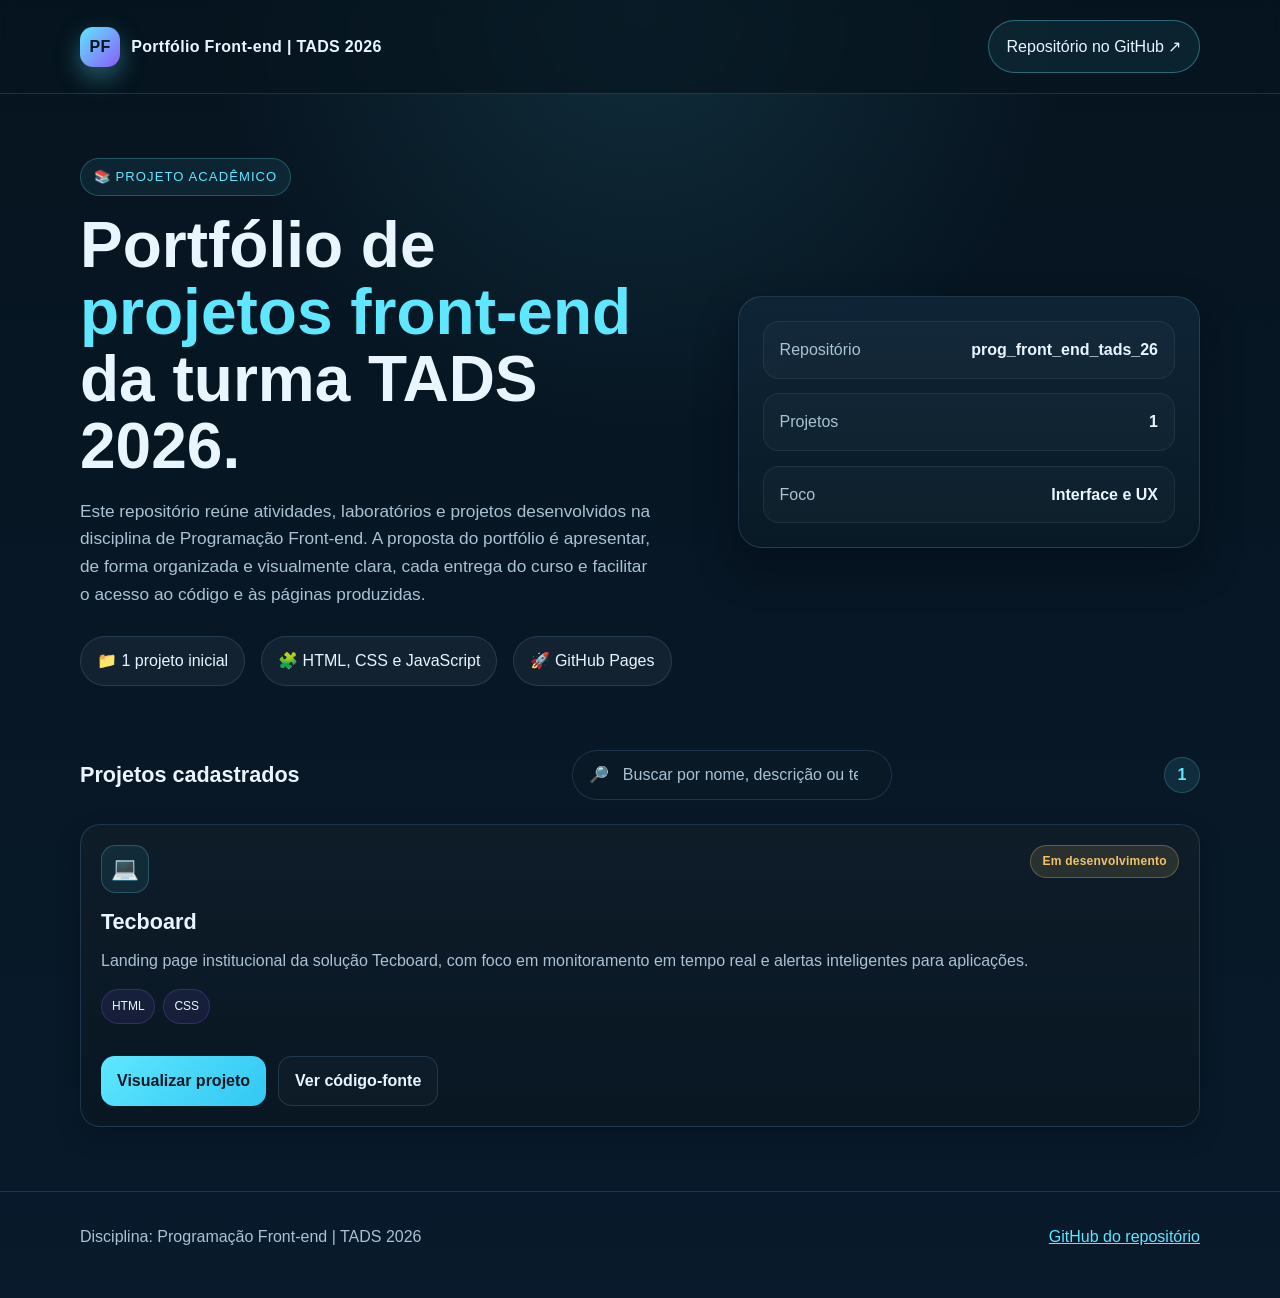
==== index.html @ 46322ed6 "Create the repository landing page portfolio for the TADS front-end projects." ====
<!DOCTYPE html>
<html lang="pt-BR">
  <head>
    <meta charset="UTF-8" />
    <meta name="viewport" content="width=device-width, initial-scale=1.0" />
    <meta
      name="description"
      content="Portfólio acadêmico de projetos e atividades de Programação Front-end do curso TADS 2026."
    />
    <title>Portfólio Front-end | TADS 2026</title>
    <style>
      :root {
        --bg: #06141f;
        --bg-soft: #0c1d2d;
        --panel: rgba(11, 27, 40, 0.9);
        --panel-alt: #102638;
        --border: rgba(118, 171, 220, 0.2);
        --primary: #5ee7ff;
        --primary-strong: #32c7f3;
        --accent: #8b5cf6;
        --text: #eaf6ff;
        --muted: #a9c2d4;
        --success: #78e3a6;
        --warning: #f0c36b;
        --shadow: 0 20px 40px rgba(2, 8, 20, 0.45);
      }

      * {
        box-sizing: border-box;
      }

      html {
        scroll-behavior: smooth;
      }

      body {
        margin: 0;
        font-family: Arial, Helvetica, sans-serif;
        background:
          radial-gradient(circle at top, rgba(94, 231, 255, 0.12), transparent 30%),
          linear-gradient(180deg, var(--bg) 0%, #081a2b 100%);
        color: var(--text);
        line-height: 1.6;
      }

      a {
        color: inherit;
      }

      img {
        max-width: 100%;
        display: block;
      }

      .container {
        width: min(1120px, calc(100% - 2rem));
        margin: 0 auto;
      }

      .topbar {
        padding: 1.25rem 0;
        border-bottom: 1px solid var(--border);
        background: rgba(6, 20, 31, 0.7);
        backdrop-filter: blur(8px);
        position: sticky;
        top: 0;
        z-index: 20;
      }

      .topbar-inner {
        display: flex;
        align-items: center;
        justify-content: space-between;
        gap: 1rem;
      }

      .brand {
        display: inline-flex;
        align-items: center;
        gap: 0.7rem;
        font-weight: 700;
        letter-spacing: 0.02em;
      }

      .brand-mark {
        width: 2.5rem;
        height: 2.5rem;
        border-radius: 0.8rem;
        display: grid;
        place-items: center;
        background: linear-gradient(135deg, var(--primary), var(--accent));
        color: #03131e;
        font-weight: 800;
        box-shadow: 0 10px 25px rgba(94, 231, 255, 0.35);
      }

      .repo-link {
        display: inline-flex;
        align-items: center;
        justify-content: center;
        gap: 0.5rem;
        padding: 0.8rem 1.1rem;
        border-radius: 999px;
        border: 1px solid rgba(94, 231, 255, 0.35);
        color: var(--text);
        text-decoration: none;
        background: rgba(94, 231, 255, 0.08);
        transition: transform 0.2s ease, border-color 0.2s ease, background 0.2s ease;
      }

      .repo-link:hover,
      .repo-link:focus-visible {
        transform: translateY(-1px);
        border-color: rgba(94, 231, 255, 0.7);
        background: rgba(94, 231, 255, 0.14);
      }

      .hero {
        padding: 4rem 0 3rem;
      }

      .hero-content {
        display: grid;
        grid-template-columns: 1.15fr 0.85fr;
        gap: 2rem;
        align-items: center;
      }

      .tag {
        display: inline-flex;
        align-items: center;
        gap: 0.45rem;
        padding: 0.45rem 0.8rem;
        border-radius: 999px;
        background: rgba(94, 231, 255, 0.08);
        border: 1px solid rgba(94, 231, 255, 0.25);
        color: var(--primary);
        font-size: 0.82rem;
        text-transform: uppercase;
        letter-spacing: 0.08em;
      }

      h1 {
        font-size: clamp(2.3rem, 5vw, 4rem);
        line-height: 1.05;
        margin: 1rem 0 1rem;
      }

      .highlight {
        color: var(--primary);
      }

      .hero-text {
        font-size: 1.08rem;
        max-width: 60ch;
        color: var(--muted);
      }

      .hero-meta {
        display: flex;
        flex-wrap: wrap;
        gap: 1rem;
        margin-top: 1.75rem;
      }

      .pill {
        padding: 0.7rem 1rem;
        border-radius: 999px;
        background: rgba(148, 163, 184, 0.08);
        border: 1px solid var(--border);
        color: var(--text);
      }

      .hero-card {
        background: linear-gradient(180deg, rgba(16, 38, 56, 0.92), rgba(9, 27, 38, 0.92));
        border: 1px solid var(--border);
        border-radius: 1.5rem;
        padding: 1.5rem;
        box-shadow: var(--shadow);
      }

      .mini-stack {
        display: grid;
        gap: 0.9rem;
      }

      .stack-row {
        display: flex;
        justify-content: space-between;
        align-items: center;
        gap: 1rem;
        padding: 0.95rem 1rem;
        border-radius: 1rem;
        background: rgba(148, 163, 184, 0.04);
        border: 1px solid rgba(148, 163, 184, 0.12);
      }

      .stack-label {
        color: var(--muted);
      }

      .stack-value {
        font-weight: 700;
      }

      .projects {
        padding: 1rem 0 4rem;
      }

      .toolbar {
        display: flex;
        align-items: center;
        justify-content: space-between;
        gap: 1rem;
        margin-bottom: 1.5rem;
        flex-wrap: wrap;
      }

      .toolbar-title {
        font-size: 1.35rem;
        font-weight: 700;
      }

      .search-wrap {
        display: flex;
        align-items: center;
        gap: 0.75rem;
        background: rgba(10, 26, 39, 0.9);
        border: 1px solid var(--border);
        border-radius: 999px;
        padding: 0.7rem 1rem;
        min-width: min(100%, 320px);
      }

      .search-wrap input {
        flex: 1;
        background: transparent;
        border: none;
        outline: none;
        color: var(--text);
        font-size: 1rem;
      }

      .search-wrap input::placeholder {
        color: var(--muted);
      }

      .count-badge {
        display: inline-flex;
        align-items: center;
        justify-content: center;
        min-width: 2.25rem;
        height: 2.25rem;
        padding: 0.2rem 0.75rem;
        border-radius: 999px;
        background: rgba(94, 231, 255, 0.1);
        color: var(--primary);
        border: 1px solid rgba(94, 231, 255, 0.2);
        font-weight: 700;
      }

      .cards {
        display: grid;
        grid-template-columns: repeat(auto-fit, minmax(260px, 1fr));
        gap: 1.5rem;
      }

      .card {
        position: relative;
        display: flex;
        flex-direction: column;
        min-height: 100%;
        padding: 1.25rem;
        border-radius: 1.25rem;
        border: 1px solid var(--border);
        background: linear-gradient(180deg, rgba(16, 30, 42, 0.82), rgba(9, 23, 34, 0.92));
        box-shadow: 0 10px 24px rgba(2, 8, 20, 0.22);
        transition: transform 0.2s ease, border-color 0.2s ease, box-shadow 0.2s ease;
      }

      .card:hover,
      .card:focus-within {
        transform: translateY(-4px);
        border-color: rgba(94, 231, 255, 0.35);
        box-shadow: 0 18px 32px rgba(2, 8, 20, 0.3);
      }

      .card-header {
        display: flex;
        align-items: flex-start;
        justify-content: space-between;
        gap: 1rem;
        margin-bottom: 0.75rem;
      }

      .project-icon {
        width: 3rem;
        height: 3rem;
        border-radius: 0.9rem;
        display: grid;
        place-items: center;
        background: rgba(94, 231, 255, 0.08);
        border: 1px solid rgba(94, 231, 255, 0.24);
        font-size: 1.4rem;
      }

      .project-status {
        display: inline-flex;
        align-items: center;
        gap: 0.45rem;
        padding: 0.38rem 0.7rem;
        border-radius: 999px;
        font-size: 0.75rem;
        font-weight: 700;
        letter-spacing: 0.02em;
      }

      .project-status[data-status="Publicado"] {
        background: rgba(120, 227, 166, 0.12);
        color: var(--success);
        border: 1px solid rgba(120, 227, 166, 0.3);
      }

      .project-status[data-status="Em desenvolvimento"] {
        background: rgba(240, 195, 107, 0.12);
        color: var(--warning);
        border: 1px solid rgba(240, 195, 107, 0.3);
      }

      .project-name {
        margin: 0 0 0.5rem;
        font-size: 1.35rem;
      }

      .project-description {
        margin: 0;
        color: var(--muted);
      }

      .tech-list {
        display: flex;
        flex-wrap: wrap;
        gap: 0.5rem;
        margin: 1rem 0;
      }

      .tech {
        padding: 0.42rem 0.62rem;
        border-radius: 999px;
        font-size: 0.75rem;
        color: var(--text);
        background: rgba(139, 92, 246, 0.1);
        border: 1px solid rgba(139, 92, 246, 0.24);
      }

      .card-actions {
        display: flex;
        flex-wrap: wrap;
        gap: 0.75rem;
        margin-top: auto;
        padding-top: 1rem;
      }

      .button,
      .button-secondary {
        display: inline-flex;
        align-items: center;
        justify-content: center;
        gap: 0.45rem;
        min-height: 2.75rem;
        padding: 0.72rem 1rem;
        border-radius: 0.85rem;
        font-weight: 700;
        text-decoration: none;
        transition: transform 0.2s ease, filter 0.2s ease;
      }

      .button {
        background: linear-gradient(135deg, var(--primary), var(--primary-strong));
        color: #071821;
      }

      .button-secondary {
        background: rgba(255, 255, 255, 0.02);
        color: var(--text);
        border: 1px solid var(--border);
      }

      .button:hover,
      .button:focus-visible,
      .button-secondary:hover,
      .button-secondary:focus-visible {
        filter: brightness(1.05);
        transform: translateY(-1px);
      }

      .sr-only {
        position: absolute;
        width: 1px;
        height: 1px;
        padding: 0;
        margin: -1px;
        overflow: hidden;
        clip: rect(0, 0, 0, 0);
        white-space: nowrap;
        border: 0;
      }

      .empty-state {
        display: none;
        padding: 2rem 1.25rem;
        border: 1px dashed rgba(148, 163, 184, 0.4);
        border-radius: 1rem;
        background: rgba(148, 163, 184, 0.03);
        text-align: center;
        color: var(--muted);
      }

      .empty-state.visible {
        display: block;
      }

      footer {
        padding: 2rem 0 3rem;
        border-top: 1px solid var(--border);
        color: var(--muted);
      }

      .footer-row {
        display: flex;
        flex-wrap: wrap;
        justify-content: space-between;
        align-items: center;
        gap: 0.75rem;
      }

      .footer-row a {
        color: var(--primary);
      }

      @media (max-width: 720px) {
        .topbar-inner,
        .toolbar,
        .footer-row {
          flex-direction: column;
          align-items: flex-start;
        }

        .repo-link {
          width: 100%;
        }

        .hero-content {
          grid-template-columns: 1fr;
        }

        .search-wrap {
          width: 100%;
          min-width: 0;
        }
      }
    </style>
  </head>
  <body>
    <header class="topbar">
      <div class="container topbar-inner">
        <div class="brand" aria-label="Portfólio Front-end TADS 2026">
          <span class="brand-mark" aria-hidden="true">PF</span>
          <span>Portfólio Front-end | TADS 2026</span>
        </div>
        <a
          class="repo-link"
          href="https://github.com/leandrofepi/prog_front_end_tads_26"
          target="_blank"
          rel="noreferrer"
        >
          Repositório no GitHub ↗
        </a>
      </div>
    </header>

    <main>
      <section class="hero">
        <div class="container hero-content">
          <div>
            <span class="tag">📚 Projeto acadêmico</span>
            <h1>
              Portfólio de <span class="highlight">projetos front-end</span>
              da turma TADS 2026.
            </h1>
            <p class="hero-text">
              Este repositório reúne atividades, laboratórios e projetos desenvolvidos na disciplina de
              Programação Front-end. A proposta do portfólio é apresentar, de forma organizada e visualmente
              clara, cada entrega do curso e facilitar o acesso ao código e às páginas produzidas.
            </p>
            <div class="hero-meta" aria-label="Resumo do repositório">
              <span class="pill">📁 1 projeto inicial</span>
              <span class="pill">🧩 HTML, CSS e JavaScript</span>
              <span class="pill">🚀 GitHub Pages</span>
            </div>
          </div>

          <aside class="hero-card" aria-label="Resumo das tecnologias e projetos">
            <div class="mini-stack">
              <div class="stack-row">
                <span class="stack-label">Repositório</span>
                <span class="stack-value">prog_front_end_tads_26</span>
              </div>
              <div class="stack-row">
                <span class="stack-label">Projetos</span>
                <span class="stack-value" id="summaryProjects">0</span>
              </div>
              <div class="stack-row">
                <span class="stack-label">Foco</span>
                <span class="stack-value">Interface e UX</span>
              </div>
            </div>
          </aside>
        </div>
      </section>

      <section class="projects" aria-labelledby="lista-projetos">
        <div class="container">
          <div class="toolbar">
            <div class="toolbar-title" id="lista-projetos">Projetos cadastrados</div>
            <label class="search-wrap" for="buscaProjetos">
              <span aria-hidden="true">🔎</span>
              <input
                id="buscaProjetos"
                type="search"
                placeholder="Buscar por nome, descrição ou tecnologia"
                aria-label="Buscar projetos"
              />
            </label>
            <div class="count-badge" id="contadorProjetos" aria-live="polite">0</div>
          </div>

          <div id="cardsProjetos" class="cards" aria-live="polite"></div>

          <div id="emptyState" class="empty-state" aria-live="polite">
            Nenhum projeto corresponde à busca realizada. Tente outro termo ou limpe a pesquisa.
          </div>
        </div>
      </section>
    </main>

    <footer>
      <div class="container footer-row">
        <span>Disciplina: Programação Front-end | TADS 2026</span>
        <a href="https://github.com/leandrofepi/prog_front_end_tads_26" target="_blank" rel="noreferrer">
          GitHub do repositório
        </a>
      </div>
    </footer>

    <script>
      // Centralize as informações dos projetos nesta lista.
      // Para adicionar um novo projeto, basta inserir um novo objeto seguindo o mesmo padrão.
      const projetos = [
        {
          nome: "Tecboard",
          pasta: "tecboard",
          descricao:
            "Landing page institucional da solução Tecboard, com foco em monitoramento em tempo real e alertas inteligentes para aplicações.",
          tecnologias: ["HTML", "CSS"],
          status: "Em desenvolvimento",
          publicado: false,
          url: "./tecboard/",
          codigo: "https://github.com/leandrofepi/prog_front_end_tads_26/tree/main/tecboard"
        }
      ];

      const cardsContainer = document.getElementById("cardsProjetos");
      const emptyState = document.getElementById("emptyState");
      const contadorProjetos = document.getElementById("contadorProjetos");
      const summaryProjects = document.getElementById("summaryProjects");
      const buscaProjetos = document.getElementById("buscaProjetos");

      function renderizarProjetos(filtro = "") {
        const termo = filtro.trim().toLowerCase();
        const itensFiltrados = projetos.filter((projeto) => {
          if (!termo) return true;

          const texto = [
            projeto.nome,
            projeto.descricao,
            projeto.tecnologias.join(" "),
            projeto.status
          ]
            .join(" ")
            .toLowerCase();

          return texto.includes(termo);
        });

        cardsContainer.innerHTML = "";

        if (itensFiltrados.length === 0) {
          emptyState.classList.add("visible");
        } else {
          emptyState.classList.remove("visible");
        }

        itensFiltrados.forEach((projeto) => {
          const card = document.createElement("article");
          card.className = "card";

          const statusTexto = projeto.publicado ? "Publicado" : "Em desenvolvimento";

          const techMarkup = projeto.tecnologias
            .map((tech) => `<span class="tech">${tech}</span>`)
            .join("");

          card.innerHTML = `
            <div class="card-header">
              <div class="project-icon" aria-hidden="true">💻</div>
              <span class="project-status" data-status="${statusTexto}">${statusTexto}</span>
            </div>
            <h2 class="project-name">${projeto.nome}</h2>
            <p class="project-description">${projeto.descricao}</p>
            <div class="tech-list" aria-label="Tecnologias do projeto">${techMarkup}</div>
            <div class="card-actions">
              <a class="button" href="${projeto.url}" target="${projeto.publicado ? "_blank" : "_self"}" rel="noreferrer">
                Visualizar projeto
              </a>
              <a class="button-secondary" href="${projeto.codigo}" target="_blank" rel="noreferrer">
                Ver código-fonte
              </a>
            </div>
          `;

          cardsContainer.appendChild(card);
        });

        contadorProjetos.textContent = String(itensFiltrados.length);
      }

      buscaProjetos.addEventListener("input", (event) => {
        renderizarProjetos(event.target.value);
      });

      summaryProjects.textContent = String(projetos.length);
      renderizarProjetos();
    </script>
  </body>
</html>
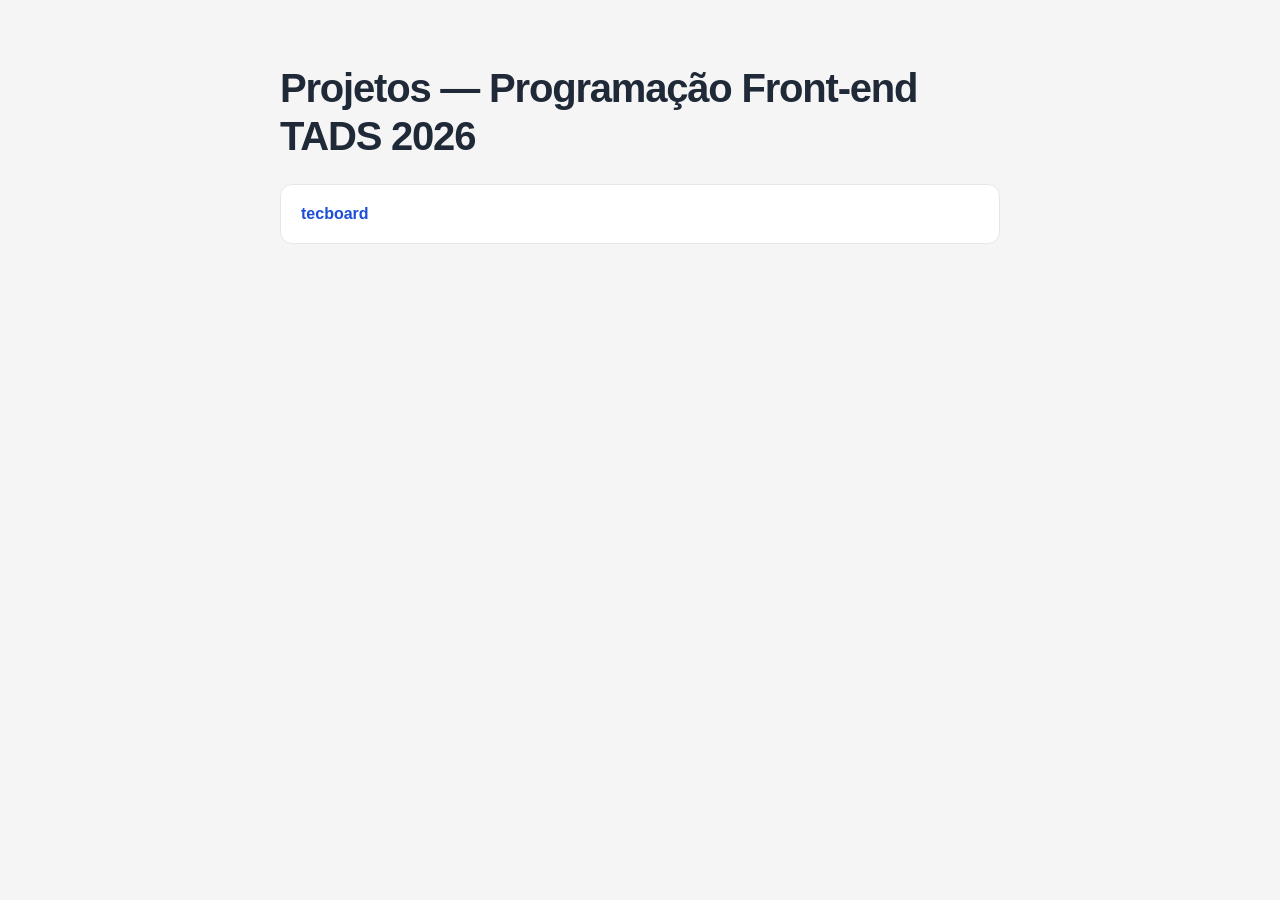
==== commit 4e24d019: "portifolio" ====
--- a/index.html
+++ b/index.html
@@ -3,644 +3,91 @@
   <head>
     <meta charset="UTF-8" />
     <meta name="viewport" content="width=device-width, initial-scale=1.0" />
-    <meta
-      name="description"
-      content="Portfólio acadêmico de projetos e atividades de Programação Front-end do curso TADS 2026."
-    />
-    <title>Portfólio Front-end | TADS 2026</title>
+    <title>Projetos — Programação Front-end TADS 2026</title>
     <style>
       :root {
-        --bg: #06141f;
-        --bg-soft: #0c1d2d;
-        --panel: rgba(11, 27, 40, 0.9);
-        --panel-alt: #102638;
-        --border: rgba(118, 171, 220, 0.2);
-        --primary: #5ee7ff;
-        --primary-strong: #32c7f3;
-        --accent: #8b5cf6;
-        --text: #eaf6ff;
-        --muted: #a9c2d4;
-        --success: #78e3a6;
-        --warning: #f0c36b;
-        --shadow: 0 20px 40px rgba(2, 8, 20, 0.45);
+        --bg: #f5f5f5;
+        --panel: #ffffff;
+        --text: #1f2937;
+        --muted: #4b5563;
+        --border: #e5e7eb;
+        --link: #1d4ed8;
+        --link-hover: #163ea8;
       }
 
       * {
         box-sizing: border-box;
       }
 
-      html {
-        scroll-behavior: smooth;
-      }
-
       body {
         margin: 0;
         font-family: Arial, Helvetica, sans-serif;
-        background:
-          radial-gradient(circle at top, rgba(94, 231, 255, 0.12), transparent 30%),
-          linear-gradient(180deg, var(--bg) 0%, #081a2b 100%);
+        background: var(--bg);
         color: var(--text);
         line-height: 1.6;
       }
 
-      a {
-        color: inherit;
-      }
-
-      img {
-        max-width: 100%;
-        display: block;
-      }
-
-      .container {
-        width: min(1120px, calc(100% - 2rem));
-        margin: 0 auto;
-      }
-
-      .topbar {
-        padding: 1.25rem 0;
-        border-bottom: 1px solid var(--border);
-        background: rgba(6, 20, 31, 0.7);
-        backdrop-filter: blur(8px);
-        position: sticky;
-        top: 0;
-        z-index: 20;
-      }
-
-      .topbar-inner {
-        display: flex;
-        align-items: center;
-        justify-content: space-between;
-        gap: 1rem;
-      }
-
-      .brand {
-        display: inline-flex;
-        align-items: center;
-        gap: 0.7rem;
-        font-weight: 700;
-        letter-spacing: 0.02em;
-      }
-
-      .brand-mark {
-        width: 2.5rem;
-        height: 2.5rem;
-        border-radius: 0.8rem;
-        display: grid;
-        place-items: center;
-        background: linear-gradient(135deg, var(--primary), var(--accent));
-        color: #03131e;
-        font-weight: 800;
-        box-shadow: 0 10px 25px rgba(94, 231, 255, 0.35);
-      }
-
-      .repo-link {
-        display: inline-flex;
-        align-items: center;
-        justify-content: center;
-        gap: 0.5rem;
-        padding: 0.8rem 1.1rem;
-        border-radius: 999px;
-        border: 1px solid rgba(94, 231, 255, 0.35);
-        color: var(--text);
-        text-decoration: none;
-        background: rgba(94, 231, 255, 0.08);
-        transition: transform 0.2s ease, border-color 0.2s ease, background 0.2s ease;
-      }
-
-      .repo-link:hover,
-      .repo-link:focus-visible {
-        transform: translateY(-1px);
-        border-color: rgba(94, 231, 255, 0.7);
-        background: rgba(94, 231, 255, 0.14);
-      }
-
-      .hero {
-        padding: 4rem 0 3rem;
-      }
-
-      .hero-content {
-        display: grid;
-        grid-template-columns: 1.15fr 0.85fr;
-        gap: 2rem;
-        align-items: center;
-      }
-
-      .tag {
-        display: inline-flex;
-        align-items: center;
-        gap: 0.45rem;
-        padding: 0.45rem 0.8rem;
-        border-radius: 999px;
-        background: rgba(94, 231, 255, 0.08);
-        border: 1px solid rgba(94, 231, 255, 0.25);
-        color: var(--primary);
-        font-size: 0.82rem;
-        text-transform: uppercase;
-        letter-spacing: 0.08em;
+      main {
+        max-width: 760px;
+        margin: 64px auto;
+        padding: 0 20px;
       }
 
       h1 {
-        font-size: clamp(2.3rem, 5vw, 4rem);
-        line-height: 1.05;
-        margin: 1rem 0 1rem;
+        margin: 0 0 24px;
+        font-size: clamp(1.8rem, 4vw, 2.5rem);
+        line-height: 1.2;
+        letter-spacing: -0.03em;
       }
 
-      .highlight {
-        color: var(--primary);
+      ul {
+        list-style: none;
+        margin: 0;
+        padding: 0;
+        background: var(--panel);
+        border: 1px solid var(--border);
+        border-radius: 12px;
+        overflow: hidden;
       }
 
-      .hero-text {
-        font-size: 1.08rem;
-        max-width: 60ch;
-        color: var(--muted);
+      li + li {
+        border-top: 1px solid var(--border);
       }
 
-      .hero-meta {
-        display: flex;
-        flex-wrap: wrap;
-        gap: 1rem;
-        margin-top: 1.75rem;
+      a {
+        display: block;
+        padding: 16px 20px;
+        color: var(--link);
+        text-decoration: none;
+        font-weight: 600;
+        transition: background-color 0.2s ease, color 0.2s ease;
       }
 
-      .pill {
-        padding: 0.7rem 1rem;
-        border-radius: 999px;
-        background: rgba(148, 163, 184, 0.08);
-        border: 1px solid var(--border);
-        color: var(--text);
+      a:hover,
+      a:focus {
+        background: #f8fafc;
+        color: var(--link-hover);
+        text-decoration: underline;
       }
 
-      .hero-card {
-        background: linear-gradient(180deg, rgba(16, 38, 56, 0.92), rgba(9, 27, 38, 0.92));
-        border: 1px solid var(--border);
-        border-radius: 1.5rem;
-        padding: 1.5rem;
-        box-shadow: var(--shadow);
-      }
-
-      .mini-stack {
-        display: grid;
-        gap: 0.9rem;
-      }
-
-      .stack-row {
-        display: flex;
-        justify-content: space-between;
-        align-items: center;
-        gap: 1rem;
-        padding: 0.95rem 1rem;
-        border-radius: 1rem;
-        background: rgba(148, 163, 184, 0.04);
-        border: 1px solid rgba(148, 163, 184, 0.12);
-      }
-
-      .stack-label {
-        color: var(--muted);
-      }
-
-      .stack-value {
-        font-weight: 700;
-      }
-
-      .projects {
-        padding: 1rem 0 4rem;
-      }
-
-      .toolbar {
-        display: flex;
-        align-items: center;
-        justify-content: space-between;
-        gap: 1rem;
-        margin-bottom: 1.5rem;
-        flex-wrap: wrap;
-      }
-
-      .toolbar-title {
-        font-size: 1.35rem;
-        font-weight: 700;
-      }
-
-      .search-wrap {
-        display: flex;
-        align-items: center;
-        gap: 0.75rem;
-        background: rgba(10, 26, 39, 0.9);
-        border: 1px solid var(--border);
-        border-radius: 999px;
-        padding: 0.7rem 1rem;
-        min-width: min(100%, 320px);
-      }
-
-      .search-wrap input {
-        flex: 1;
-        background: transparent;
-        border: none;
-        outline: none;
-        color: var(--text);
-        font-size: 1rem;
-      }
-
-      .search-wrap input::placeholder {
-        color: var(--muted);
-      }
-
-      .count-badge {
-        display: inline-flex;
-        align-items: center;
-        justify-content: center;
-        min-width: 2.25rem;
-        height: 2.25rem;
-        padding: 0.2rem 0.75rem;
-        border-radius: 999px;
-        background: rgba(94, 231, 255, 0.1);
-        color: var(--primary);
-        border: 1px solid rgba(94, 231, 255, 0.2);
-        font-weight: 700;
-      }
-
-      .cards {
-        display: grid;
-        grid-template-columns: repeat(auto-fit, minmax(260px, 1fr));
-        gap: 1.5rem;
-      }
-
-      .card {
-        position: relative;
-        display: flex;
-        flex-direction: column;
-        min-height: 100%;
-        padding: 1.25rem;
-        border-radius: 1.25rem;
-        border: 1px solid var(--border);
-        background: linear-gradient(180deg, rgba(16, 30, 42, 0.82), rgba(9, 23, 34, 0.92));
-        box-shadow: 0 10px 24px rgba(2, 8, 20, 0.22);
-        transition: transform 0.2s ease, border-color 0.2s ease, box-shadow 0.2s ease;
-      }
-
-      .card:hover,
-      .card:focus-within {
-        transform: translateY(-4px);
-        border-color: rgba(94, 231, 255, 0.35);
-        box-shadow: 0 18px 32px rgba(2, 8, 20, 0.3);
-      }
-
-      .card-header {
-        display: flex;
-        align-items: flex-start;
-        justify-content: space-between;
-        gap: 1rem;
-        margin-bottom: 0.75rem;
-      }
-
-      .project-icon {
-        width: 3rem;
-        height: 3rem;
-        border-radius: 0.9rem;
-        display: grid;
-        place-items: center;
-        background: rgba(94, 231, 255, 0.08);
-        border: 1px solid rgba(94, 231, 255, 0.24);
-        font-size: 1.4rem;
-      }
-
-      .project-status {
-        display: inline-flex;
-        align-items: center;
-        gap: 0.45rem;
-        padding: 0.38rem 0.7rem;
-        border-radius: 999px;
-        font-size: 0.75rem;
-        font-weight: 700;
-        letter-spacing: 0.02em;
-      }
-
-      .project-status[data-status="Publicado"] {
-        background: rgba(120, 227, 166, 0.12);
-        color: var(--success);
-        border: 1px solid rgba(120, 227, 166, 0.3);
-      }
-
-      .project-status[data-status="Em desenvolvimento"] {
-        background: rgba(240, 195, 107, 0.12);
-        color: var(--warning);
-        border: 1px solid rgba(240, 195, 107, 0.3);
-      }
-
-      .project-name {
-        margin: 0 0 0.5rem;
-        font-size: 1.35rem;
-      }
-
-      .project-description {
-        margin: 0;
-        color: var(--muted);
-      }
-
-      .tech-list {
-        display: flex;
-        flex-wrap: wrap;
-        gap: 0.5rem;
-        margin: 1rem 0;
-      }
-
-      .tech {
-        padding: 0.42rem 0.62rem;
-        border-radius: 999px;
-        font-size: 0.75rem;
-        color: var(--text);
-        background: rgba(139, 92, 246, 0.1);
-        border: 1px solid rgba(139, 92, 246, 0.24);
-      }
-
-      .card-actions {
-        display: flex;
-        flex-wrap: wrap;
-        gap: 0.75rem;
-        margin-top: auto;
-        padding-top: 1rem;
-      }
-
-      .button,
-      .button-secondary {
-        display: inline-flex;
-        align-items: center;
-        justify-content: center;
-        gap: 0.45rem;
-        min-height: 2.75rem;
-        padding: 0.72rem 1rem;
-        border-radius: 0.85rem;
-        font-weight: 700;
-        text-decoration: none;
-        transition: transform 0.2s ease, filter 0.2s ease;
-      }
-
-      .button {
-        background: linear-gradient(135deg, var(--primary), var(--primary-strong));
-        color: #071821;
-      }
-
-      .button-secondary {
-        background: rgba(255, 255, 255, 0.02);
-        color: var(--text);
-        border: 1px solid var(--border);
-      }
-
-      .button:hover,
-      .button:focus-visible,
-      .button-secondary:hover,
-      .button-secondary:focus-visible {
-        filter: brightness(1.05);
-        transform: translateY(-1px);
-      }
-
-      .sr-only {
-        position: absolute;
-        width: 1px;
-        height: 1px;
-        padding: 0;
-        margin: -1px;
-        overflow: hidden;
-        clip: rect(0, 0, 0, 0);
-        white-space: nowrap;
-        border: 0;
-      }
-
-      .empty-state {
-        display: none;
-        padding: 2rem 1.25rem;
-        border: 1px dashed rgba(148, 163, 184, 0.4);
-        border-radius: 1rem;
-        background: rgba(148, 163, 184, 0.03);
-        text-align: center;
-        color: var(--muted);
-      }
-
-      .empty-state.visible {
-        display: block;
-      }
-
-      footer {
-        padding: 2rem 0 3rem;
-        border-top: 1px solid var(--border);
-        color: var(--muted);
-      }
-
-      .footer-row {
-        display: flex;
-        flex-wrap: wrap;
-        justify-content: space-between;
-        align-items: center;
-        gap: 0.75rem;
-      }
-
-      .footer-row a {
-        color: var(--primary);
-      }
-
-      @media (max-width: 720px) {
-        .topbar-inner,
-        .toolbar,
-        .footer-row {
-          flex-direction: column;
-          align-items: flex-start;
+      @media (max-width: 480px) {
+        main {
+          margin-top: 32px;
         }
 
-        .repo-link {
-          width: 100%;
-        }
-
-        .hero-content {
-          grid-template-columns: 1fr;
-        }
-
-        .search-wrap {
-          width: 100%;
-          min-width: 0;
+        a {
+          padding: 14px 16px;
         }
       }
     </style>
   </head>
   <body>
-    <header class="topbar">
-      <div class="container topbar-inner">
-        <div class="brand" aria-label="Portfólio Front-end TADS 2026">
-          <span class="brand-mark" aria-hidden="true">PF</span>
-          <span>Portfólio Front-end | TADS 2026</span>
-        </div>
-        <a
-          class="repo-link"
-          href="https://github.com/leandrofepi/prog_front_end_tads_26"
-          target="_blank"
-          rel="noreferrer"
-        >
-          Repositório no GitHub ↗
-        </a>
-      </div>
-    </header>
+    <main>
+      <h1>Projetos — Programação Front-end TADS 2026</h1>
 
-    <main>
-      <section class="hero">
-        <div class="container hero-content">
-          <div>
-            <span class="tag">📚 Projeto acadêmico</span>
-            <h1>
-              Portfólio de <span class="highlight">projetos front-end</span>
-              da turma TADS 2026.
-            </h1>
-            <p class="hero-text">
-              Este repositório reúne atividades, laboratórios e projetos desenvolvidos na disciplina de
-              Programação Front-end. A proposta do portfólio é apresentar, de forma organizada e visualmente
-              clara, cada entrega do curso e facilitar o acesso ao código e às páginas produzidas.
-            </p>
-            <div class="hero-meta" aria-label="Resumo do repositório">
-              <span class="pill">📁 1 projeto inicial</span>
-              <span class="pill">🧩 HTML, CSS e JavaScript</span>
-              <span class="pill">🚀 GitHub Pages</span>
-            </div>
-          </div>
-
-          <aside class="hero-card" aria-label="Resumo das tecnologias e projetos">
-            <div class="mini-stack">
-              <div class="stack-row">
-                <span class="stack-label">Repositório</span>
-                <span class="stack-value">prog_front_end_tads_26</span>
-              </div>
-              <div class="stack-row">
-                <span class="stack-label">Projetos</span>
-                <span class="stack-value" id="summaryProjects">0</span>
-              </div>
-              <div class="stack-row">
-                <span class="stack-label">Foco</span>
-                <span class="stack-value">Interface e UX</span>
-              </div>
-            </div>
-          </aside>
-        </div>
-      </section>
-
-      <section class="projects" aria-labelledby="lista-projetos">
-        <div class="container">
-          <div class="toolbar">
-            <div class="toolbar-title" id="lista-projetos">Projetos cadastrados</div>
-            <label class="search-wrap" for="buscaProjetos">
-              <span aria-hidden="true">🔎</span>
-              <input
-                id="buscaProjetos"
-                type="search"
-                placeholder="Buscar por nome, descrição ou tecnologia"
-                aria-label="Buscar projetos"
-              />
-            </label>
-            <div class="count-badge" id="contadorProjetos" aria-live="polite">0</div>
-          </div>
-
-          <div id="cardsProjetos" class="cards" aria-live="polite"></div>
-
-          <div id="emptyState" class="empty-state" aria-live="polite">
-            Nenhum projeto corresponde à busca realizada. Tente outro termo ou limpe a pesquisa.
-          </div>
-        </div>
-      </section>
+      <ul>
+        <li><a href="./tecboard/">tecboard</a></li>
+      </ul>
     </main>
-
-    <footer>
-      <div class="container footer-row">
-        <span>Disciplina: Programação Front-end | TADS 2026</span>
-        <a href="https://github.com/leandrofepi/prog_front_end_tads_26" target="_blank" rel="noreferrer">
-          GitHub do repositório
-        </a>
-      </div>
-    </footer>
-
-    <script>
-      // Centralize as informações dos projetos nesta lista.
-      // Para adicionar um novo projeto, basta inserir um novo objeto seguindo o mesmo padrão.
-      const projetos = [
-        {
-          nome: "Tecboard",
-          pasta: "tecboard",
-          descricao:
-            "Landing page institucional da solução Tecboard, com foco em monitoramento em tempo real e alertas inteligentes para aplicações.",
-          tecnologias: ["HTML", "CSS"],
-          status: "Em desenvolvimento",
-          publicado: false,
-          url: "./tecboard/",
-          codigo: "https://github.com/leandrofepi/prog_front_end_tads_26/tree/main/tecboard"
-        }
-      ];
-
-      const cardsContainer = document.getElementById("cardsProjetos");
-      const emptyState = document.getElementById("emptyState");
-      const contadorProjetos = document.getElementById("contadorProjetos");
-      const summaryProjects = document.getElementById("summaryProjects");
-      const buscaProjetos = document.getElementById("buscaProjetos");
-
-      function renderizarProjetos(filtro = "") {
-        const termo = filtro.trim().toLowerCase();
-        const itensFiltrados = projetos.filter((projeto) => {
-          if (!termo) return true;
-
-          const texto = [
-            projeto.nome,
-            projeto.descricao,
-            projeto.tecnologias.join(" "),
-            projeto.status
-          ]
-            .join(" ")
-            .toLowerCase();
-
-          return texto.includes(termo);
-        });
-
-        cardsContainer.innerHTML = "";
-
-        if (itensFiltrados.length === 0) {
-          emptyState.classList.add("visible");
-        } else {
-          emptyState.classList.remove("visible");
-        }
-
-        itensFiltrados.forEach((projeto) => {
-          const card = document.createElement("article");
-          card.className = "card";
-
-          const statusTexto = projeto.publicado ? "Publicado" : "Em desenvolvimento";
-
-          const techMarkup = projeto.tecnologias
-            .map((tech) => `<span class="tech">${tech}</span>`)
-            .join("");
-
-          card.innerHTML = `
-            <div class="card-header">
-              <div class="project-icon" aria-hidden="true">💻</div>
-              <span class="project-status" data-status="${statusTexto}">${statusTexto}</span>
-            </div>
-            <h2 class="project-name">${projeto.nome}</h2>
-            <p class="project-description">${projeto.descricao}</p>
-            <div class="tech-list" aria-label="Tecnologias do projeto">${techMarkup}</div>
-            <div class="card-actions">
-              <a class="button" href="${projeto.url}" target="${projeto.publicado ? "_blank" : "_self"}" rel="noreferrer">
-                Visualizar projeto
-              </a>
-              <a class="button-secondary" href="${projeto.codigo}" target="_blank" rel="noreferrer">
-                Ver código-fonte
-              </a>
-            </div>
-          `;
-
-          cardsContainer.appendChild(card);
-        });
-
-        contadorProjetos.textContent = String(itensFiltrados.length);
-      }
-
-      buscaProjetos.addEventListener("input", (event) => {
-        renderizarProjetos(event.target.value);
-      });
-
-      summaryProjects.textContent = String(projetos.length);
-      renderizarProjetos();
-    </script>
   </body>
 </html>
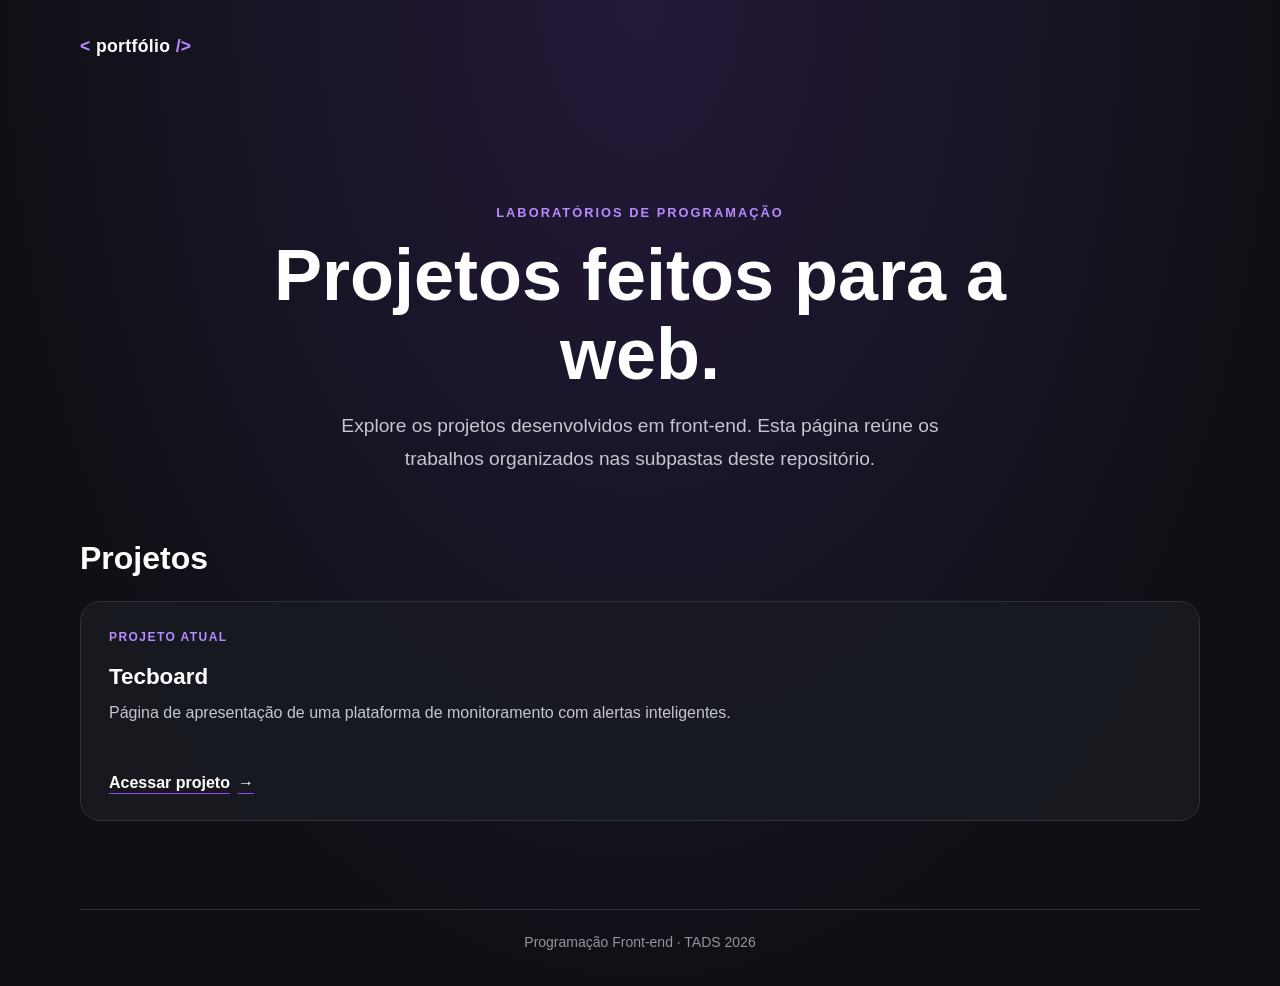
==== commit ac4944af: "alteração index para portifólio do projeto" ====
--- a/index.html
+++ b/index.html
@@ -1,93 +1,54 @@
-<!DOCTYPE html>
+<!doctype html>
 <html lang="pt-BR">
   <head>
     <meta charset="UTF-8" />
     <meta name="viewport" content="width=device-width, initial-scale=1.0" />
-    <title>Projetos — Programação Front-end TADS 2026</title>
-    <style>
-      :root {
-        --bg: #f5f5f5;
-        --panel: #ffffff;
-        --text: #1f2937;
-        --muted: #4b5563;
-        --border: #e5e7eb;
-        --link: #1d4ed8;
-        --link-hover: #163ea8;
-      }
-
-      * {
-        box-sizing: border-box;
-      }
-
-      body {
-        margin: 0;
-        font-family: Arial, Helvetica, sans-serif;
-        background: var(--bg);
-        color: var(--text);
-        line-height: 1.6;
-      }
-
-      main {
-        max-width: 760px;
-        margin: 64px auto;
-        padding: 0 20px;
-      }
-
-      h1 {
-        margin: 0 0 24px;
-        font-size: clamp(1.8rem, 4vw, 2.5rem);
-        line-height: 1.2;
-        letter-spacing: -0.03em;
-      }
-
-      ul {
-        list-style: none;
-        margin: 0;
-        padding: 0;
-        background: var(--panel);
-        border: 1px solid var(--border);
-        border-radius: 12px;
-        overflow: hidden;
-      }
-
-      li + li {
-        border-top: 1px solid var(--border);
-      }
-
-      a {
-        display: block;
-        padding: 16px 20px;
-        color: var(--link);
-        text-decoration: none;
-        font-weight: 600;
-        transition: background-color 0.2s ease, color 0.2s ease;
-      }
-
-      a:hover,
-      a:focus {
-        background: #f8fafc;
-        color: var(--link-hover);
-        text-decoration: underline;
-      }
-
-      @media (max-width: 480px) {
-        main {
-          margin-top: 32px;
-        }
-
-        a {
-          padding: 14px 16px;
-        }
-      }
-    </style>
+    <meta
+      name="description"
+      content="Portfólio de projetos de desenvolvimento front-end."
+    />
+    <title>Portfólio | Projetos Front-end</title>
+    <link rel="stylesheet" href="CSS/style.css" />
   </head>
   <body>
+    <header class="site-header">
+      <a class="brand" href="./" aria-label="Início do portfólio">
+        <span>&lt;</span> portfólio <span>/&gt;</span>
+      </a>
+    </header>
+
     <main>
-      <h1>Projetos — Programação Front-end TADS 2026</h1>
+      <section class="intro" aria-labelledby="page-title">
+        <p class="eyebrow">Laboratórios de programação</p>
+        <h1 id="page-title">Projetos feitos para a web.</h1>
+        <p class="intro-copy">
+          Explore os projetos desenvolvidos em front-end. Esta página reúne os
+          trabalhos organizados nas subpastas deste repositório.
+        </p>
+      </section>
 
-      <ul>
-        <li><a href="./tecboard/">tecboard</a></li>
-      </ul>
+      <section class="projects" aria-labelledby="projects-title">
+        <h2 class="projects-heading" id="projects-title">Projetos</h2>
+        <ul class="project-list">
+          <li class="project-card">
+            <span class="project-label">Projeto atual</span>
+            <h3>Tecboard</h3>
+            <p>
+              Página de apresentação de uma plataforma de monitoramento com
+              alertas inteligentes.
+            </p>
+            <a class="project-link" href="tecboard/index.html">
+              Acessar projeto <span aria-hidden="true">&rarr;</span>
+            </a>
+          </li>
+          <!-- Para cada novo projeto, adicione outro <li> com um link para
+               sua página, por exemplo: href="nome-da-pasta/index.html". -->
+        </ul>
+      </section>
     </main>
+
+    <footer class="site-footer">
+      <p>Programação Front-end · TADS 2026</p>
+    </footer>
   </body>
-</html>
+</html>
--- a/CSS/style.css
+++ b/CSS/style.css
@@ -0,0 +1,180 @@
+
+* {
+    box-sizing: border-box;
+    margin: 0;
+    padding: 0;
+}
+
+:root {
+    color-scheme: dark;
+    font-family: Arial, Helvetica, sans-serif;
+    background: #0E1014;
+    color: #FFF;
+}
+
+body {
+    min-width: 320px;
+    min-height: 100vh;
+    background:
+        radial-gradient(ellipse at 50% 0, rgb(151 71 255 / 16%), transparent 42rem),
+        #0E1014;
+}
+
+.site-header,
+main,
+.site-footer {
+    width: min(100% - 48px, 1120px);
+    margin-inline: auto;
+}
+
+.site-header {
+    padding-block: 36px;
+}
+
+.brand {
+    color: #FFF;
+    font-size: 1.1rem;
+    font-weight: 700;
+    letter-spacing: 0.02em;
+    text-decoration: none;
+}
+
+.brand span,
+.eyebrow {
+    color: #B88AFF;
+}
+
+.intro {
+    padding-block: clamp(56px, 10vw, 112px) 64px;
+    text-align: center;
+}
+
+.eyebrow {
+    font-size: 0.8rem;
+    font-weight: 700;
+    letter-spacing: 0.16em;
+    text-transform: uppercase;
+}
+
+h1,
+h2 {
+    font-family: "Poppins", Arial, sans-serif;
+}
+
+h1 {
+    max-width: 760px;
+    margin: 16px auto;
+    font-size: clamp(2.5rem, 7vw, 4.5rem);
+    line-height: 1.1;
+}
+
+.intro-copy {
+    max-width: 620px;
+    margin: 0 auto;
+    color: #C4C7D0;
+    font-size: clamp(1rem, 2.5vw, 1.2rem);
+    line-height: 1.7;
+}
+
+.projects {
+    padding-bottom: 88px;
+}
+
+.projects-heading {
+    margin-bottom: 24px;
+    font-size: clamp(1.5rem, 4vw, 2rem);
+}
+
+.project-list {
+    display: grid;
+    grid-template-columns: repeat(auto-fit, minmax(min(100%, 280px), 1fr));
+    gap: 20px;
+    list-style: none;
+}
+
+.project-card {
+    display: flex;
+    min-height: 220px;
+    flex-direction: column;
+    align-items: flex-start;
+    padding: 28px;
+    border: 1px solid #30313A;
+    border-radius: 20px;
+    background: rgb(25 27 34 / 88%);
+    transition: border-color 180ms ease, transform 180ms ease;
+}
+
+.project-card:hover {
+    transform: translateY(-4px);
+    border-color: #9747FF;
+}
+
+.project-label {
+    color: #B88AFF;
+    font-size: 0.75rem;
+    font-weight: 700;
+    letter-spacing: 0.12em;
+    text-transform: uppercase;
+}
+
+.project-card h3 {
+    margin-top: 20px;
+    font-size: 1.4rem;
+}
+
+.project-card p {
+    margin-top: 10px;
+    color: #C4C7D0;
+    line-height: 1.6;
+}
+
+.project-link {
+    display: inline-flex;
+    align-items: center;
+    gap: 8px;
+    margin-top: auto;
+    padding-top: 24px;
+    color: #FFF;
+    font-weight: 700;
+    text-decoration-color: #9747FF;
+    text-underline-offset: 5px;
+}
+
+.project-link:hover {
+    color: #CDAEFF;
+}
+
+a:focus-visible {
+    outline: 3px solid #CDAEFF;
+    outline-offset: 4px;
+}
+
+.site-footer {
+    padding-block: 24px 36px;
+    border-top: 1px solid #30313A;
+    color: #9295A0;
+    font-size: 0.875rem;
+    text-align: center;
+}
+
+@media (max-width: 480px) {
+    .site-header,
+    main,
+    .site-footer {
+        width: min(100% - 32px, 1120px);
+    }
+
+    .project-card {
+        min-height: 200px;
+        padding: 24px;
+    }
+}
+
+@media (prefers-reduced-motion: reduce) {
+    *,
+    *::before,
+    *::after {
+        scroll-behavior: auto !important;
+        transition-duration: 0.01ms !important;
+    }
+}
